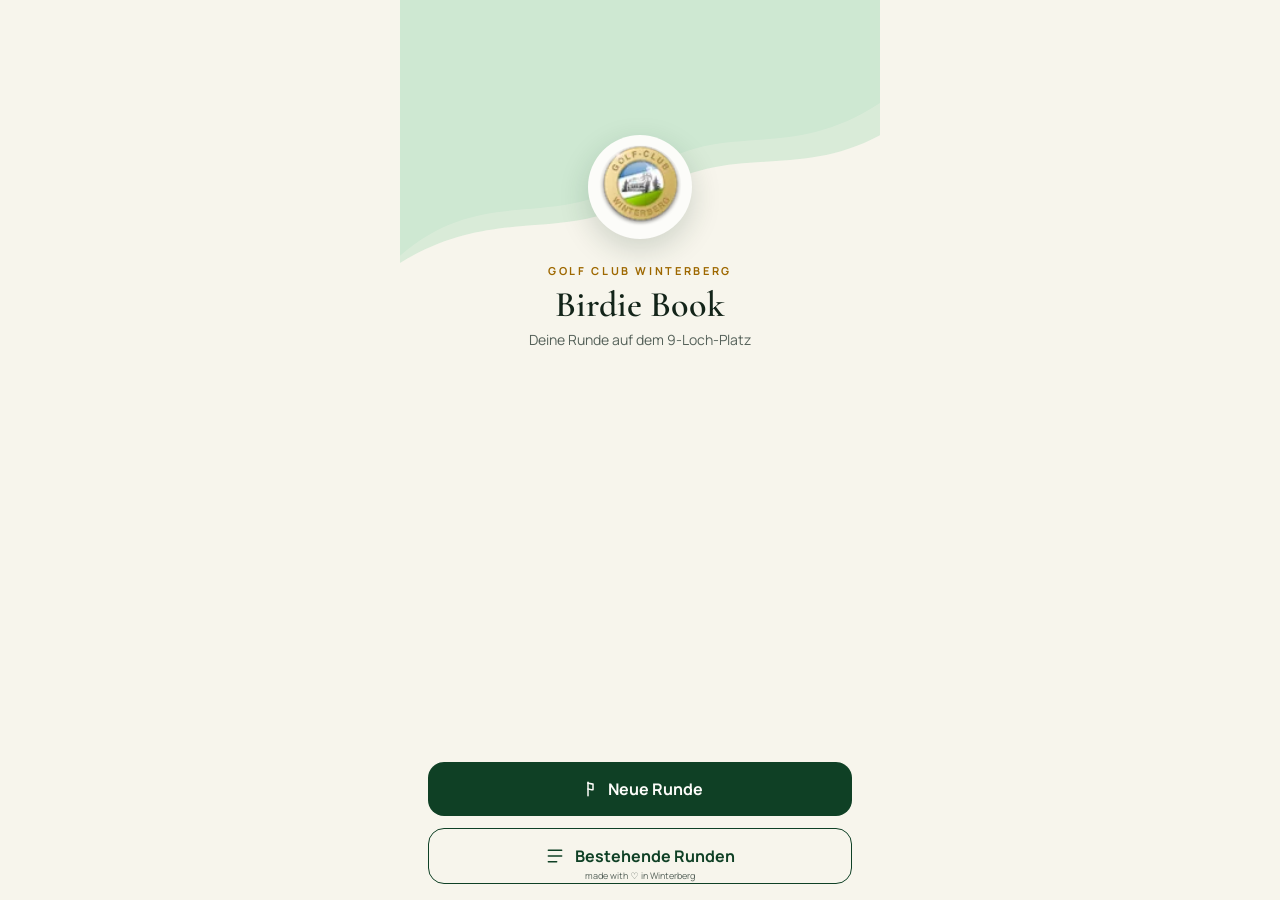
==== index.html @ 0099dbb6 "Erste Version von GCWBB als Progressive Web App Start (Neue Runde / Bestehende Runden), Hauptbildsch" ====
<!doctype html>
<html lang="de">
<head>
<meta charset="utf-8">
<meta name="viewport" content="width=device-width, initial-scale=1, viewport-fit=cover">
<title>GCWBB &ndash; GC Winterberg Birdie Book</title>
<meta name="description" content="Digitales Birdie Book für den 9-Loch-Turnierplatz des GC Winterberg: Löcher, Schläger, Scorecard.">
<meta name="theme-color" content="#f7f4ee">
<link rel="manifest" href="manifest.webmanifest">
<link rel="icon" href="icons/favicon-32.png" sizes="32x32">
<link rel="icon" href="icons/favicon-16.png" sizes="16x16">
<link rel="apple-touch-icon" href="icons/apple-touch-icon.png">
<link rel="stylesheet" href="https://fonts.googleapis.com/css2?family=Cormorant+Garamond:wght@500;600;700&family=Manrope:wght@400;500;600;700;800&display=swap">
<link rel="stylesheet" href="css/styles.css">
</head>
<body>
<div id="app">

  <!-- ========== START ========== -->
  <section id="screen-start" class="screen active">
    <svg class="start-hero-bg" width="100%" height="280" viewBox="0 0 390 280" preserveAspectRatio="none">
      <path d="M -20 280 C 60 170, 120 240, 195 175 C 270 110, 320 175, 410 85 L 410 -20 L -20 -20 Z" fill="oklch(93% 0.03 150)"/>
      <path d="M -20 280 C 70 195, 130 250, 200 195 C 275 135, 330 190, 410 120 L 410 -20 L -20 -20 Z" fill="oklch(89% 0.045 150)" opacity="0.6"/>
    </svg>
    <div class="start-logo-wrap"><img src="assets/logo.png" alt="GC Winterberg Logo"></div>
    <div class="start-title">
      <div class="eyebrow">Golf Club Winterberg</div>
      <h1>Birdie Book</h1>
      <div class="start-sub" data-i18n="heroSub">Deine Runde auf dem 9-Loch-Platz</div>
    </div>
    <div class="start-actions">
      <button class="btn btn-primary" id="btn-new-round">
        <svg width="20" height="20" viewBox="0 0 24 24" fill="none" stroke="currentColor" stroke-width="1.8" stroke-linecap="round" stroke-linejoin="round"><line x1="12" y1="20" x2="12" y2="4"/><path d="M12 5c2 0 3 1 6 1v7c-3 0-4-1-6-1"/></svg>
        <span data-i18n="newRound">Neue Runde</span>
      </button>
      <button class="btn btn-outline" id="btn-existing-rounds">
        <svg width="20" height="20" viewBox="0 0 24 24" fill="none" stroke="currentColor" stroke-width="1.8" stroke-linecap="round" stroke-linejoin="round"><path d="M4 5h16M4 12h16M4 19h10"/></svg>
        <span data-i18n="existingRounds">Bestehende Runden</span>
      </button>
    </div>
    <div class="credit" style="position:absolute;bottom:10px;left:0;right:0;" data-i18n="madeWith">made with &#9825; in Winterberg</div>
  </section>

  <!-- ========== BESTEHENDE RUNDEN ========== -->
  <section id="screen-rounds" class="screen">
    <div class="topbar">
      <button class="icon-btn" data-back="screen-start" aria-label="Zurück">
        <svg width="20" height="20" viewBox="0 0 24 24" fill="none" stroke="currentColor" stroke-width="2" stroke-linecap="round" stroke-linejoin="round"><path d="M15 6l-6 6 6 6"/></svg>
      </button>
      <div class="title-block"><div class="club" data-i18n="roundsTitle">Bestehende Runden</div></div>
    </div>
    <div class="list" id="rounds-list"></div>
  </section>

  <!-- ========== HAUPTBILDSCHIRM / LOCH ========== -->
  <section id="screen-main" class="screen">
    <div class="topbar">
      <div class="logo-sm"><img src="assets/logo.png" alt="Logo"></div>
      <div class="title-block">
        <div class="club">GC Winterberg</div>
        <div class="context" id="main-context">&ndash;</div>
      </div>
      <button class="icon-btn" id="btn-new-round-2" aria-label="Neue Runde">
        <svg width="19" height="19" viewBox="0 0 24 24" fill="none" stroke="currentColor" stroke-width="1.8" stroke-linecap="round" stroke-linejoin="round"><line x1="12" y1="20" x2="12" y2="4"/><path d="M12 5c2 0 3 1 6 1v7c-3 0-4-1-6-1"/></svg>
      </button>
    </div>

    <div class="hole-body">
      <div class="hole-col" id="col-front"></div>

      <div class="hole-card">
        <div class="hole-card-head">
          <div>
            <div class="hole-num-label" data-i18n="hole">Loch</div>
            <div class="hole-num" id="hole-num">&ndash;</div>
          </div>
          <div class="hole-meta">
            <div><span data-i18n="par">Par</span> <strong id="hole-par">&ndash;</strong></div>
            <div><span data-i18n="hcp">HCP</span> <strong id="hole-hcp">&ndash;</strong></div>
          </div>
        </div>
        <div class="hole-sketch" id="hole-sketch"></div>
        <div class="hole-desc" id="hole-desc"></div>
        <div class="tee-row">
          <div class="tee-chip herren">
            <div class="tee-label" data-i18n="herren">Herren</div>
            <div class="tee-val" id="tee-herren">&ndash;</div>
          </div>
          <div class="tee-chip damen">
            <div class="tee-label" data-i18n="damen">Damen</div>
            <div class="tee-val" id="tee-damen">&ndash;</div>
          </div>
        </div>
      </div>

      <div class="hole-col" id="col-back"></div>
    </div>

    <nav class="footer-nav">
      <div class="nav-row">
        <button class="nav-item" data-nav="screen-main"><svg width="21" height="21" viewBox="0 0 24 24" fill="none" stroke="currentColor" stroke-width="1.8" stroke-linecap="round" stroke-linejoin="round"><line x1="6" y1="21" x2="6" y2="4"/><path d="M6 5c2.2 0 3.4 1.1 6.5 1.1S16 5 18 5v7c-2 0-3.3 1.1-5.5 1.1S6 12 6 12"/></svg><span class="label" data-i18n="navHoles">Löcher</span></button>
        <button class="nav-item" data-nav="screen-clubs"><svg width="21" height="21" viewBox="0 0 24 24" fill="none" stroke="currentColor" stroke-width="1.7" stroke-linecap="round" stroke-linejoin="round"><line x1="5" y1="19" x2="19" y2="5"/><path d="M14 5l5 5"/></svg><span class="label" data-i18n="navClubs">Schläger</span></button>
        <button class="nav-item" data-nav="screen-scorecard"><svg width="21" height="21" viewBox="0 0 24 24" fill="none" stroke="currentColor" stroke-width="1.7" stroke-linecap="round" stroke-linejoin="round"><rect x="4" y="4" width="16" height="16" rx="2.5"/><line x1="4" y1="10" x2="20" y2="10"/><line x1="9" y1="10" x2="9" y2="20"/></svg><span class="label" data-i18n="navScorecard">Scorecard</span></button>
        <button class="nav-item" data-nav="screen-more"><svg width="21" height="21" viewBox="0 0 24 24" fill="none" stroke="currentColor" stroke-width="1.9" stroke-linecap="round" stroke-linejoin="round"><circle cx="5" cy="12" r="1.4" fill="currentColor" stroke="none"/><circle cx="12" cy="12" r="1.4" fill="currentColor" stroke="none"/><circle cx="19" cy="12" r="1.4" fill="currentColor" stroke="none"/></svg><span class="label" data-i18n="navMore">Sonstiges</span></button>
      </div>
      <div class="credit" data-i18n="madeWith">made with &#9825; in Winterberg</div>
    </nav>
  </section>

  <!-- ========== SCHLÄGER ========== -->
  <section id="screen-clubs" class="screen">
    <div class="page-head">
      <div class="eyebrow" data-i18n="clubsSub">Standardsatz</div>
      <h1 data-i18n="clubsTitle">Schläger</h1>
    </div>
    <div class="list" id="clubs-list"></div>
    <nav class="footer-nav">
      <div class="nav-row">
        <button class="nav-item" data-nav="screen-main"><svg width="21" height="21" viewBox="0 0 24 24" fill="none" stroke="currentColor" stroke-width="1.7" stroke-linecap="round" stroke-linejoin="round"><line x1="6" y1="21" x2="6" y2="4"/><path d="M6 5c2.2 0 3.4 1.1 6.5 1.1S16 5 18 5v7c-2 0-3.3 1.1-5.5 1.1S6 12 6 12"/></svg><span class="label" data-i18n="navHoles">Löcher</span></button>
        <button class="nav-item active" data-nav="screen-clubs"><svg width="21" height="21" viewBox="0 0 24 24" fill="none" stroke="currentColor" stroke-width="1.9" stroke-linecap="round" stroke-linejoin="round"><line x1="5" y1="19" x2="19" y2="5"/><path d="M14 5l5 5"/></svg><span class="label" data-i18n="navClubs">Schläger</span></button>
        <button class="nav-item" data-nav="screen-scorecard"><svg width="21" height="21" viewBox="0 0 24 24" fill="none" stroke="currentColor" stroke-width="1.7" stroke-linecap="round" stroke-linejoin="round"><rect x="4" y="4" width="16" height="16" rx="2.5"/><line x1="4" y1="10" x2="20" y2="10"/><line x1="9" y1="10" x2="9" y2="20"/></svg><span class="label" data-i18n="navScorecard">Scorecard</span></button>
        <button class="nav-item" data-nav="screen-more"><svg width="21" height="21" viewBox="0 0 24 24" fill="none" stroke="currentColor" stroke-width="1.9" stroke-linecap="round" stroke-linejoin="round"><circle cx="5" cy="12" r="1.4" fill="currentColor" stroke="none"/><circle cx="12" cy="12" r="1.4" fill="currentColor" stroke="none"/><circle cx="19" cy="12" r="1.4" fill="currentColor" stroke="none"/></svg><span class="label" data-i18n="navMore">Sonstiges</span></button>
      </div>
      <div class="credit" data-i18n="madeWith">made with &#9825; in Winterberg</div>
    </nav>
  </section>

  <!-- ========== SCORECARD ========== -->
  <section id="screen-scorecard" class="screen">
    <div class="page-head">
      <div class="eyebrow" id="scorecard-date">&ndash;</div>
      <h1 data-i18n="scorecardTitle">Scorecard</h1>
    </div>
    <div class="nine-toggle">
      <button class="active" id="btn-front-nine" data-i18n="frontNine">Vordere Neun</button>
      <button id="btn-back-nine" data-i18n="backNine">Hintere Neun</button>
    </div>
    <div class="card-table">
      <div class="card-row head">
        <div class="cell" data-i18n="hole">Loch</div>
        <div class="cell" data-i18n="par">Par</div>
        <div class="cell" data-i18n="hcp">HCP</div>
        <div class="cell" data-i18n="herren">Herren</div>
        <div class="cell" data-i18n="damen">Damen</div>
        <div class="cell" data-i18n="score">Score</div>
      </div>
      <div id="scorecard-rows"></div>
    </div>
    <div class="note" data-i18n="scoreNote">Beispielwerte für Loch 2 auf Basis der Platzausschilderung. Übrige Lochdaten folgen.</div>
    <div style="flex:1;"></div>
    <nav class="footer-nav">
      <div class="nav-row">
        <button class="nav-item" data-nav="screen-main"><svg width="21" height="21" viewBox="0 0 24 24" fill="none" stroke="currentColor" stroke-width="1.7" stroke-linecap="round" stroke-linejoin="round"><line x1="6" y1="21" x2="6" y2="4"/><path d="M6 5c2.2 0 3.4 1.1 6.5 1.1S16 5 18 5v7c-2 0-3.3 1.1-5.5 1.1S6 12 6 12"/></svg><span class="label" data-i18n="navHoles">Löcher</span></button>
        <button class="nav-item" data-nav="screen-clubs"><svg width="21" height="21" viewBox="0 0 24 24" fill="none" stroke="currentColor" stroke-width="1.7" stroke-linecap="round" stroke-linejoin="round"><line x1="5" y1="19" x2="19" y2="5"/><path d="M14 5l5 5"/></svg><span class="label" data-i18n="navClubs">Schläger</span></button>
        <button class="nav-item active" data-nav="screen-scorecard"><svg width="21" height="21" viewBox="0 0 24 24" fill="none" stroke="currentColor" stroke-width="1.9" stroke-linecap="round" stroke-linejoin="round"><rect x="4" y="4" width="16" height="16" rx="2.5"/><line x1="4" y1="10" x2="20" y2="10"/><line x1="9" y1="10" x2="9" y2="20"/></svg><span class="label" data-i18n="navScorecard">Scorecard</span></button>
        <button class="nav-item" data-nav="screen-more"><svg width="21" height="21" viewBox="0 0 24 24" fill="none" stroke="currentColor" stroke-width="1.9" stroke-linecap="round" stroke-linejoin="round"><circle cx="5" cy="12" r="1.4" fill="currentColor" stroke="none"/><circle cx="12" cy="12" r="1.4" fill="currentColor" stroke="none"/><circle cx="19" cy="12" r="1.4" fill="currentColor" stroke="none"/></svg><span class="label" data-i18n="navMore">Sonstiges</span></button>
      </div>
      <div class="credit" data-i18n="madeWith">made with &#9825; in Winterberg</div>
    </nav>
  </section>

  <!-- ========== SONSTIGES ========== -->
  <section id="screen-more" class="screen">
    <div class="page-head">
      <div class="eyebrow">GCWBB</div>
      <h1 data-i18n="moreTitle">Sonstiges</h1>
    </div>
    <div class="list">
      <button class="list-item" data-nav="screen-about">
        <div class="ico"><svg width="18" height="18" viewBox="0 0 24 24" fill="none" stroke="var(--green)" stroke-width="1.8" stroke-linecap="round" stroke-linejoin="round"><circle cx="12" cy="12" r="9"/><line x1="12" y1="11" x2="12" y2="16.5"/><circle cx="12" cy="7.6" r="0.9" fill="var(--green)" stroke="none"/></svg></div>
        <div class="body"><div class="name" data-i18n="about">Über</div><div class="meta" data-i18n="aboutSub">GC Winterberg &amp; die App</div></div>
        <svg class="chev" width="15" height="15" viewBox="0 0 24 24" fill="none" stroke="currentColor" stroke-width="2" stroke-linecap="round" stroke-linejoin="round"><path d="M9 6l6 6-6 6"/></svg>
      </button>
      <button class="list-item" data-nav="screen-contact">
        <div class="ico"><svg width="18" height="18" viewBox="0 0 24 24" fill="none" stroke="var(--green)" stroke-width="1.8" stroke-linecap="round" stroke-linejoin="round"><path d="M4 6h16v12H4z"/><path d="M4 7l8 6 8-6"/></svg></div>
        <div class="body"><div class="name" data-i18n="contact">Kontakt</div><div class="meta" data-i18n="contactSub">Anfragen &amp; Feedback</div></div>
        <svg class="chev" width="15" height="15" viewBox="0 0 24 24" fill="none" stroke="currentColor" stroke-width="2" stroke-linecap="round" stroke-linejoin="round"><path d="M9 6l6 6-6 6"/></svg>
      </button>
      <div style="margin-top:16px;">
        <div class="eyebrow" style="padding:0 4px 8px 4px;" data-i18n="language">Sprache</div>
        <div class="lang-row" id="lang-row" style="padding:0;"></div>
      </div>
    </div>
    <div class="credit" style="padding-bottom:4px;">GCWBB Version 0.1 &middot; Entwurf</div>
    <nav class="footer-nav">
      <div class="nav-row">
        <button class="nav-item" data-nav="screen-main"><svg width="21" height="21" viewBox="0 0 24 24" fill="none" stroke="currentColor" stroke-width="1.7" stroke-linecap="round" stroke-linejoin="round"><line x1="6" y1="21" x2="6" y2="4"/><path d="M6 5c2.2 0 3.4 1.1 6.5 1.1S16 5 18 5v7c-2 0-3.3 1.1-5.5 1.1S6 12 6 12"/></svg><span class="label" data-i18n="navHoles">Löcher</span></button>
        <button class="nav-item" data-nav="screen-clubs"><svg width="21" height="21" viewBox="0 0 24 24" fill="none" stroke="currentColor" stroke-width="1.7" stroke-linecap="round" stroke-linejoin="round"><line x1="5" y1="19" x2="19" y2="5"/><path d="M14 5l5 5"/></svg><span class="label" data-i18n="navClubs">Schläger</span></button>
        <button class="nav-item" data-nav="screen-scorecard"><svg width="21" height="21" viewBox="0 0 24 24" fill="none" stroke="currentColor" stroke-width="1.7" stroke-linecap="round" stroke-linejoin="round"><rect x="4" y="4" width="16" height="16" rx="2.5"/><line x1="4" y1="10" x2="20" y2="10"/><line x1="9" y1="10" x2="9" y2="20"/></svg><span class="label" data-i18n="navScorecard">Scorecard</span></button>
        <button class="nav-item active" data-nav="screen-more"><svg width="21" height="21" viewBox="0 0 24 24" fill="none" stroke="currentColor" stroke-width="1.9" stroke-linecap="round" stroke-linejoin="round"><circle cx="5" cy="12" r="1.4" fill="currentColor" stroke="none"/><circle cx="12" cy="12" r="1.4" fill="currentColor" stroke="none"/><circle cx="19" cy="12" r="1.4" fill="currentColor" stroke="none"/></svg><span class="label" data-i18n="navMore">Sonstiges</span></button>
      </div>
      <div class="credit" data-i18n="madeWith">made with &#9825; in Winterberg</div>
    </nav>
  </section>

  <!-- ========== ÜBER (Detail) ========== -->
  <section id="screen-about" class="screen">
    <div class="topbar">
      <button class="icon-btn" data-back="screen-more" aria-label="Zurück"><svg width="20" height="20" viewBox="0 0 24 24" fill="none" stroke="currentColor" stroke-width="2" stroke-linecap="round" stroke-linejoin="round"><path d="M15 6l-6 6 6 6"/></svg></button>
      <div class="title-block"><div class="club" data-i18n="about">Über</div></div>
    </div>
    <div class="detail-body"><p id="about-text"></p></div>
  </section>

  <!-- ========== KONTAKT (Detail) ========== -->
  <section id="screen-contact" class="screen">
    <div class="topbar">
      <button class="icon-btn" data-back="screen-more" aria-label="Zurück"><svg width="20" height="20" viewBox="0 0 24 24" fill="none" stroke="currentColor" stroke-width="2" stroke-linecap="round" stroke-linejoin="round"><path d="M15 6l-6 6 6 6"/></svg></button>
      <div class="title-block"><div class="club" data-i18n="contact">Kontakt</div></div>
    </div>
    <div class="detail-body"><p id="contact-text" style="white-space:pre-line;"></p></div>
  </section>

</div>

<!-- ========== MODAL: Schläger bearbeiten ========== -->
<div class="modal-backdrop" id="club-modal">
  <div class="modal-sheet">
    <h2 id="modal-title" data-i18n="editClub">Schläger bearbeiten</h2>
    <div class="field">
      <label data-i18n="clubName">Bezeichnung</label>
      <input type="text" id="field-name" maxlength="30">
    </div>
    <div class="field-row">
      <div class="field">
        <label data-i18n="minDist">Min. (m)</label>
        <input type="number" id="field-min" min="0" max="400" inputmode="numeric">
      </div>
      <div class="field">
        <label data-i18n="maxDist">Max. (m)</label>
        <input type="number" id="field-max" min="0" max="400" inputmode="numeric">
      </div>
    </div>
    <div class="modal-actions">
      <button class="btn btn-danger" id="btn-delete-club" data-i18n="delete">Löschen</button>
      <button class="btn btn-outline" id="btn-cancel-club" data-i18n="cancel">Abbrechen</button>
      <button class="btn btn-primary" id="btn-save-club" data-i18n="save">Speichern</button>
    </div>
  </div>
</div>

<script src="js/data.js"></script>
<script src="js/i18n.js"></script>
<script src="js/app.js"></script>
</body>
</html>
---- css/styles.css ----
/* GCWBB - GC Winterberg Birdie Book
   Design tokens abgeleitet aus dem Vereinslogo (Grün/Gold/Creme) */

:root{
  --bg: oklch(97% 0.012 95);
  --surface: oklch(99% 0.004 95);
  --ink: oklch(24% 0.03 155);
  --ink-soft: oklch(48% 0.02 155);
  --ink-faint: oklch(70% 0.015 95);
  --green: oklch(33% 0.07 155);
  --green-2: oklch(42% 0.08 155);
  --fairway: oklch(88% 0.07 150);
  --rough: oklch(56% 0.09 150);
  --sand: oklch(85% 0.05 85);
  --gold: oklch(74% 0.11 78);
  --gold-deep: oklch(56% 0.12 74);
  --red: oklch(58% 0.16 27);
  --yellow: oklch(83% 0.14 95);
  --line: oklch(90% 0.012 95);
  --row-alt: oklch(96% 0.01 95);
  --chip: oklch(95% 0.025 150);
  --danger: oklch(55% 0.18 25);
}

*{ box-sizing: border-box; }
html,body{ margin:0; padding:0; height:100%; }
body{
  font-family: 'Manrope', system-ui, sans-serif;
  background: var(--bg);
  color: var(--ink);
  -webkit-tap-highlight-color: transparent;
}
h1,h2,h3{ font-family:'Cormorant Garamond', Georgia, serif; margin:0; }
a{ color: var(--green); }
a:hover{ color: var(--green-2); }
button{ font-family: inherit; }

#app{
  max-width: 480px;
  margin: 0 auto;
  min-height: 100vh;
  min-height: 100dvh;
  display: flex;
  flex-direction: column;
  background: var(--bg);
  position: relative;
  overflow-x: hidden;
}

.screen{ display:none; flex:1; flex-direction:column; min-height:0; }
.screen.active{ display:flex; }

/* ---------- Start screen ---------- */
#screen-start{
  align-items:center;
  padding: 15vh 28px 0 28px;
  position: relative;
}
.start-hero-bg{ position:absolute; top:0; left:0; right:0; height:280px; z-index:0; overflow:hidden; }
.start-logo-wrap{
  width:104px; height:104px; border-radius:50%; background:var(--surface);
  display:flex; align-items:center; justify-content:center;
  box-shadow: 0 10px 30px oklch(30% 0.05 155 / 0.18);
  z-index:1;
}
.start-logo-wrap img{ width:84px; height:84px; object-fit:contain; border-radius:50%; }
.start-title{ text-align:center; margin-top:24px; z-index:1; }
.eyebrow{ font-weight:700; letter-spacing:.24em; font-size:11px; color:var(--gold-deep); text-transform:uppercase; }
.start-title h1{ font-size:36px; font-weight:600; color:var(--ink); margin-top:8px; line-height:1.05; }
.start-sub{ margin-top:6px; font-size:14px; color:var(--ink-soft); }
.start-actions{ width:100%; display:flex; flex-direction:column; gap:12px; margin-top:auto; padding: 32px 0 16px 0; z-index:1; }
.btn{
  border:none; cursor:pointer; font-family:inherit; font-size:16px; font-weight:700;
  padding:16px 0; border-radius:16px; display:flex; align-items:center; justify-content:center; gap:10px;
}
.btn-primary{ background:var(--green); color:var(--surface); }
.btn-primary:active{ background:var(--green-2); }
.btn-outline{ background:transparent; color:var(--green); border:1.5px solid var(--green); }
.btn-outline:active{ background: var(--row-alt); }

/* ---------- Top bar (in-app) ---------- */
.topbar{
  display:flex; align-items:center; gap:10px; padding: max(env(safe-area-inset-top,0px),18px) 18px 8px 18px;
}
.topbar .logo-sm{ width:28px; height:28px; border-radius:50%; overflow:hidden; flex-shrink:0; box-shadow:0 2px 8px oklch(30% 0.05 155 / .18); }
.topbar .logo-sm img{ width:100%; height:100%; object-fit:contain; }
.topbar .title-block{ flex:1; min-width:0; }
.topbar .club{ font-size:9px; font-weight:700; letter-spacing:.2em; color:var(--gold-deep); text-transform:uppercase; }
.topbar .context{ font-size:12px; color:var(--ink-soft); white-space:nowrap; overflow:hidden; text-overflow:ellipsis; }
.icon-btn{ background:none; border:none; padding:6px; color:var(--ink-soft); display:flex; }

/* ---------- Hole screen ---------- */
#screen-main .hole-body{ flex:1; display:flex; align-items:stretch; padding: 4px 8px 0 8px; gap:6px; min-height:0; }
.hole-col{ display:flex; flex-direction:column; justify-content:space-between; padding:4px 0; flex-shrink:0; }
.hole-btn{
  width:30px; height:30px; border-radius:50%; display:flex; align-items:center; justify-content:center;
  font-size:12px; font-weight:700; border:1px solid var(--line); background:var(--row-alt); color:var(--ink-soft);
  cursor:pointer;
}
.hole-btn.active{ background:var(--gold); color:var(--green); border:2px solid var(--gold-deep); }

.hole-card{
  flex:1; background:var(--surface); border-radius:20px; padding:16px; box-shadow:0 8px 24px oklch(30% 0.05 155 / .10);
  display:flex; flex-direction:column; min-width:0;
}
.hole-card-head{ display:flex; align-items:baseline; justify-content:space-between; }
.hole-num-label{ font-size:10px; font-weight:700; letter-spacing:.2em; color:var(--ink-soft); text-transform:uppercase; }
.hole-num{ font-family:'Cormorant Garamond',serif; font-size:40px; font-weight:700; color:var(--ink); line-height:.95; }
.hole-meta{ text-align:right; font-size:12px; color:var(--ink-soft); }
.hole-meta strong{ color:var(--ink); }
.hole-sketch{ margin-top:8px; border-radius:14px; overflow:hidden; background:oklch(96% 0.02 150); flex:1; display:flex; align-items:center; justify-content:center; min-height:180px; }
.hole-desc{ margin-top:10px; font-size:12px; line-height:1.5; color:var(--ink-soft); max-height:64px; overflow:auto; }
.tee-row{ display:flex; gap:8px; margin-top:12px; }
.tee-chip{ flex:1; background:oklch(96% 0.03 95); border-radius:10px; padding:8px 10px; }
.tee-chip .tee-label{ font-size:9px; font-weight:700; text-transform:uppercase; letter-spacing:.08em; }
.tee-chip .tee-val{ font-size:16px; font-weight:700; color:var(--ink); }
.tee-chip.herren .tee-label{ color:var(--gold-deep); }
.tee-chip.damen .tee-label{ color:var(--red); }

/* ---------- Lists (Schläger / Sonstiges) ---------- */
.page-head{ padding: max(env(safe-area-inset-top,0px),22px) 20px 6px 20px; }
.page-head h1{ font-size:30px; font-weight:700; color:var(--ink); margin-top:4px; }
.page-head .sub{ font-size:12px; color:var(--ink-soft); margin-top:2px; }
.list{ flex:1; overflow-y:auto; padding: 10px 16px 12px 16px; -webkit-overflow-scrolling:touch; }
.list-item{
  display:flex; align-items:center; gap:12px; background:var(--surface); border-radius:14px; padding:12px 14px;
  margin-bottom:8px; box-shadow:0 2px 8px oklch(30% 0.05 155 / .06); cursor:pointer; border:none; width:100%; text-align:left;
}
.list-item .ico{ width:36px; height:36px; border-radius:10px; background:var(--chip); display:flex; align-items:center; justify-content:center; flex-shrink:0; }
.list-item .body{ flex:1; min-width:0; }
.list-item .name{ font-size:14.5px; font-weight:700; color:var(--ink); }
.list-item .meta{ font-size:11px; color:var(--ink-soft); }
.list-item .chev{ color:var(--ink-soft); flex-shrink:0; }
.add-btn{
  display:flex; align-items:center; justify-content:center; gap:8px; width:100%; padding:12px;
  border-radius:14px; border:1.5px dashed var(--line); background:none; color:var(--ink-soft); font-weight:700; font-size:13.5px; cursor:pointer;
}

/* ---------- Scorecard ---------- */
.card-table{ margin:10px 16px 0 16px; background:var(--surface); border-radius:16px; overflow:hidden; box-shadow:0 4px 16px oklch(30% 0.05 155 / .08); }
.card-row{ display:grid; grid-template-columns: .9fr .8fr .8fr 1fr 1fr .9fr; padding:8px 4px; align-items:center; }
.card-row.head{ background:var(--green); }
.card-row.head .cell{ color:var(--surface); font-weight:700; }
.card-row:not(.head){ border-bottom:1px solid var(--line); }
.card-row:not(.head):nth-child(even){ background:var(--row-alt); }
.cell{ display:flex; align-items:center; justify-content:center; font-size:12px; text-align:center; }
.score-input{
  width:30px; height:30px; text-align:center; border-radius:7px; border:1.5px solid var(--line); background:var(--surface);
  font-size:13px; font-weight:700; color:var(--ink); font-family:inherit;
}
.score-input::placeholder{ color: var(--ink-faint); }
.note{ margin:10px 20px 0 20px; font-size:10.5px; line-height:1.5; color:var(--ink-soft); }
.nine-toggle{ display:flex; gap:6px; padding: 0 20px; margin-top: 8px; }
.nine-toggle button{
  flex:1; padding:8px 0; border-radius:10px; border:1px solid var(--line); background:var(--surface);
  color:var(--ink-soft); font-weight:700; font-size:12.5px; cursor:pointer;
}
.nine-toggle button.active{ background:var(--green); color:var(--surface); border-color:var(--green); }

/* ---------- Sonstiges detail ---------- */
.detail-body{ flex:1; overflow-y:auto; padding: 0 20px 20px 20px; font-size:13.5px; line-height:1.6; color:var(--ink-soft); }
.detail-body p{ margin: 0 0 12px 0; }
.detail-body strong{ color: var(--ink); }
.lang-row{ display:flex; gap:10px; padding: 6px 20px 16px 20px; }
.lang-btn{
  flex:1; display:flex; flex-direction:column; align-items:center; gap:4px; padding:12px 0; border-radius:12px;
  border:1.5px solid var(--line); background:var(--surface); cursor:pointer; font-weight:700; font-size:11px; color:var(--ink-soft);
}
.lang-btn .flag{ font-size:22px; line-height:1; }
.lang-btn.active{ border-color:var(--gold-deep); background:oklch(96% 0.03 90); color:var(--ink); }

/* ---------- Footer nav ---------- */
.footer-nav{ border-top:1px solid var(--line); background:var(--surface); margin-top:auto; }
.nav-row{ display:flex; }
.nav-item{
  flex:1; display:flex; flex-direction:column; align-items:center; gap:3px; padding:10px 0 6px 0;
  color:var(--ink-soft); background:none; border:none; cursor:pointer; font-family:inherit;
}
.nav-item.active{ color:var(--green); }
.nav-item .label{ font-size:10px; font-weight:600; }
.nav-item.active .label{ font-weight:700; }
.credit{ text-align:center; font-size:9px; color:var(--ink-soft); padding-bottom: max(env(safe-area-inset-bottom,0px),8px); }

/* ---------- Round history (Bestehende Runden) ---------- */
.round-item .name{ font-size:14.5px; }
.round-item .meta{ font-size:11px; }
.empty-state{ padding: 40px 24px; text-align:center; color:var(--ink-soft); font-size:13.5px; }

/* ---------- Modal (edit club) ---------- */
.modal-backdrop{
  position:fixed; inset:0; background: oklch(20% 0.02 155 / .45); display:none; align-items:flex-end; justify-content:center; z-index:50;
}
.modal-backdrop.open{ display:flex; }
.modal-sheet{
  width:100%; max-width:480px; background:var(--surface); border-radius:20px 20px 0 0; padding:20px; padding-bottom: max(env(safe-area-inset-bottom,0px),20px);
}
.modal-sheet h2{ font-size:22px; margin-bottom:14px; }
.field{ margin-bottom:12px; }
.field label{ display:block; font-size:11px; font-weight:700; color:var(--ink-soft); text-transform:uppercase; letter-spacing:.05em; margin-bottom:6px; }
.field input{
  width:100%; padding:11px 12px; border-radius:10px; border:1.5px solid var(--line); font-size:15px; font-family:inherit; background:var(--bg); color: var(--ink);
}
.field-row{ display:flex; gap:10px; }
.field-row .field{ flex:1; }
.modal-actions{ display:flex; gap:10px; margin-top:16px; }
.modal-actions .btn{ flex:1; font-size:14px; padding:13px 0; }
.btn-danger{ background:none; color:var(--danger); border:1.5px solid var(--danger); }

@media (max-width:360px){
  .hole-btn{ width:26px; height:26px; font-size:11px; }
}
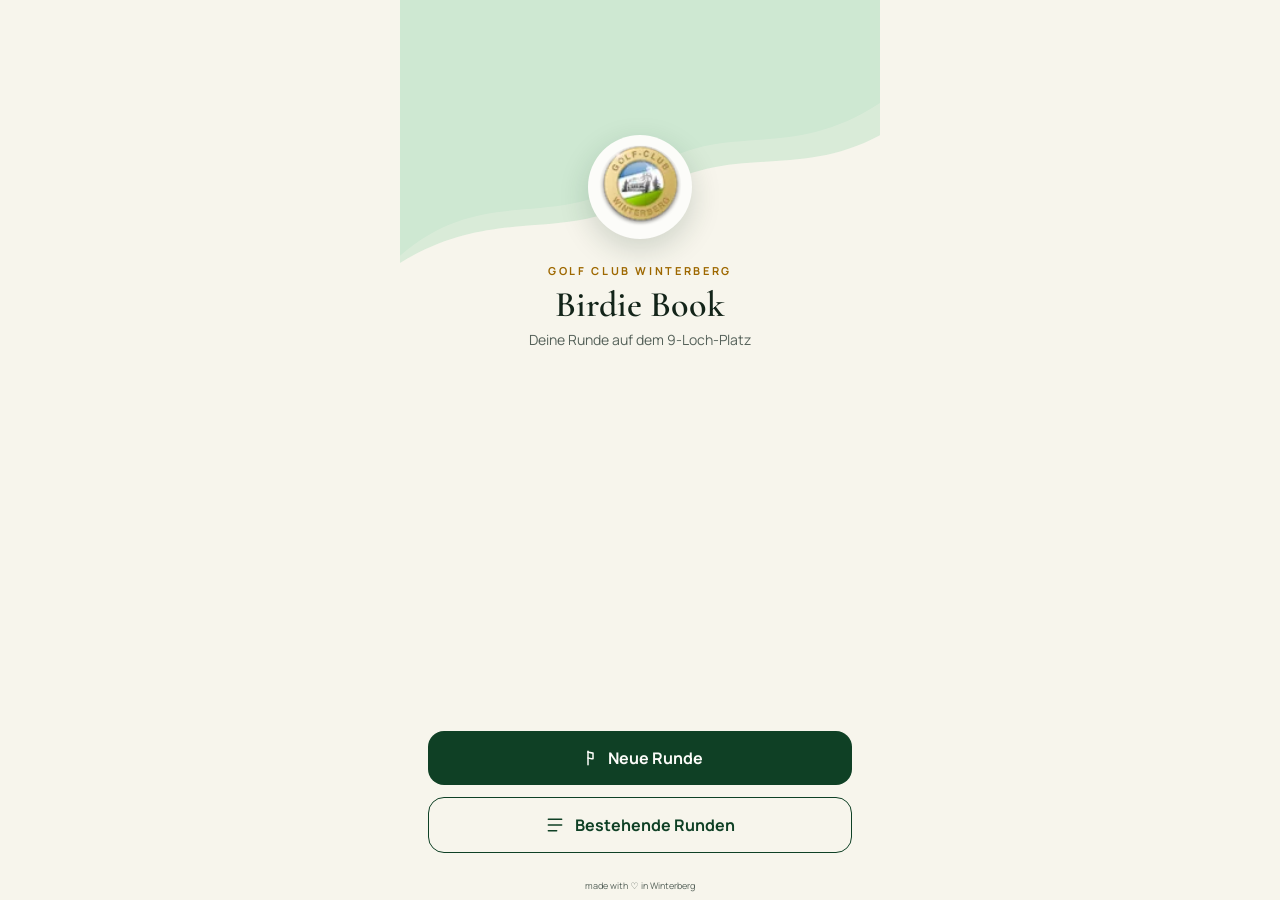
==== commit 2fa18edd: "Fix: Footer-Layout auf Startseite, Schläger-Auswahl + Mehrfach-Bearbeitungsmodus - Startseite: "made" ====
--- a/index.html
+++ b/index.html
@@ -38,7 +38,7 @@
         <span data-i18n="existingRounds">Bestehende Runden</span>
       </button>
     </div>
-    <div class="credit" style="position:absolute;bottom:10px;left:0;right:0;" data-i18n="madeWith">made with &#9825; in Winterberg</div>
+    <div class="credit start-credit" data-i18n="madeWith">made with &#9825; in Winterberg</div>
   </section>
 
   <!-- ========== BESTEHENDE RUNDEN ========== -->
@@ -109,11 +109,18 @@
 
   <!-- ========== SCHLÄGER ========== -->
   <section id="screen-clubs" class="screen">
-    <div class="page-head">
-      <div class="eyebrow" data-i18n="clubsSub">Standardsatz</div>
-      <h1 data-i18n="clubsTitle">Schläger</h1>
+    <div class="page-head clubs-head">
+      <div>
+        <div class="eyebrow" data-i18n="clubsSub">Standardsatz</div>
+        <h1 data-i18n="clubsTitle">Schläger</h1>
+      </div>
+      <button class="btn-edit-toggle" id="btn-edit-clubs" data-i18n="edit">Bearbeiten</button>
     </div>
     <div class="list" id="clubs-list"></div>
+    <div class="edit-actionbar" id="clubs-edit-actionbar" hidden>
+      <button class="btn btn-outline" id="btn-cancel-clubs-edit" data-i18n="cancel">Abbrechen</button>
+      <button class="btn btn-primary" id="btn-save-clubs-edit" data-i18n="save">Speichern</button>
+    </div>
     <nav class="footer-nav">
       <div class="nav-row">
         <button class="nav-item" data-nav="screen-main"><svg width="21" height="21" viewBox="0 0 24 24" fill="none" stroke="currentColor" stroke-width="1.7" stroke-linecap="round" stroke-linejoin="round"><line x1="6" y1="21" x2="6" y2="4"/><path d="M6 5c2.2 0 3.4 1.1 6.5 1.1S16 5 18 5v7c-2 0-3.3 1.1-5.5 1.1S6 12 6 12"/></svg><span class="label" data-i18n="navHoles">Löcher</span></button>
@@ -213,32 +220,6 @@
 
 </div>
 
-<!-- ========== MODAL: Schläger bearbeiten ========== -->
-<div class="modal-backdrop" id="club-modal">
-  <div class="modal-sheet">
-    <h2 id="modal-title" data-i18n="editClub">Schläger bearbeiten</h2>
-    <div class="field">
-      <label data-i18n="clubName">Bezeichnung</label>
-      <input type="text" id="field-name" maxlength="30">
-    </div>
-    <div class="field-row">
-      <div class="field">
-        <label data-i18n="minDist">Min. (m)</label>
-        <input type="number" id="field-min" min="0" max="400" inputmode="numeric">
-      </div>
-      <div class="field">
-        <label data-i18n="maxDist">Max. (m)</label>
-        <input type="number" id="field-max" min="0" max="400" inputmode="numeric">
-      </div>
-    </div>
-    <div class="modal-actions">
-      <button class="btn btn-danger" id="btn-delete-club" data-i18n="delete">Löschen</button>
-      <button class="btn btn-outline" id="btn-cancel-club" data-i18n="cancel">Abbrechen</button>
-      <button class="btn btn-primary" id="btn-save-club" data-i18n="save">Speichern</button>
-    </div>
-  </div>
-</div>
-
 <script src="js/data.js"></script>
 <script src="js/i18n.js"></script>
 <script src="js/app.js"></script>
--- a/css/styles.css
+++ b/css/styles.css
@@ -56,6 +56,7 @@
   padding: 15vh 28px 0 28px;
   position: relative;
 }
+.start-credit{ margin-top:10px; flex-shrink:0; }
 .start-hero-bg{ position:absolute; top:0; left:0; right:0; height:280px; z-index:0; overflow:hidden; }
 .start-logo-wrap{
   width:104px; height:104px; border-radius:50%; background:var(--surface);
@@ -121,6 +122,12 @@
 .page-head{ padding: max(env(safe-area-inset-top,0px),22px) 20px 6px 20px; }
 .page-head h1{ font-size:30px; font-weight:700; color:var(--ink); margin-top:4px; }
 .page-head .sub{ font-size:12px; color:var(--ink-soft); margin-top:2px; }
+.clubs-head{ display:flex; align-items:flex-end; justify-content:space-between; gap:12px; }
+.btn-edit-toggle{
+  background:none; border:1.5px solid var(--green); color:var(--green); font-weight:700; font-size:12.5px;
+  padding:8px 14px; border-radius:10px; cursor:pointer; white-space:nowrap; flex-shrink:0; margin-bottom:2px;
+}
+.btn-edit-toggle:active{ background:var(--row-alt); }
 .list{ flex:1; overflow-y:auto; padding: 10px 16px 12px 16px; -webkit-overflow-scrolling:touch; }
 .list-item{
   display:flex; align-items:center; gap:12px; background:var(--surface); border-radius:14px; padding:12px 14px;
@@ -131,10 +138,40 @@
 .list-item .name{ font-size:14.5px; font-weight:700; color:var(--ink); }
 .list-item .meta{ font-size:11px; color:var(--ink-soft); }
 .list-item .chev{ color:var(--ink-soft); flex-shrink:0; }
+.list-item.selected{
+  box-shadow: 0 0 0 2px var(--gold-deep), 0 2px 8px oklch(30% 0.05 155 / .06);
+  background: oklch(97% 0.03 90);
+}
+.list-item.selected .chev{ color:var(--gold-deep); }
 .add-btn{
   display:flex; align-items:center; justify-content:center; gap:8px; width:100%; padding:12px;
   border-radius:14px; border:1.5px dashed var(--line); background:none; color:var(--ink-soft); font-weight:700; font-size:13.5px; cursor:pointer;
 }
+
+/* ---------- Schläger-Bearbeitungsmodus (inline, ganze Liste) ---------- */
+.club-edit-row{
+  background:var(--surface); border-radius:14px; padding:12px 14px; margin-bottom:8px;
+  box-shadow:0 2px 8px oklch(30% 0.05 155 / .06);
+}
+.club-edit-row .field{ margin-bottom:8px; }
+.club-edit-row .field label{
+  display:block; font-size:10px; font-weight:700; color:var(--ink-soft); text-transform:uppercase; letter-spacing:.05em; margin-bottom:4px;
+}
+.club-edit-row .field input{
+  width:100%; padding:9px 10px; border-radius:9px; border:1.5px solid var(--line); font-size:14px; font-family:inherit; background:var(--bg); color:var(--ink);
+}
+.club-edit-row .field-row{ display:flex; gap:8px; align-items:flex-end; }
+.club-edit-row .field-row .field{ flex:1; margin-bottom:0; }
+.btn-remove-row{
+  flex-shrink:0; width:38px; height:38px; border-radius:9px; border:1.5px solid var(--danger); background:none;
+  color:var(--danger); display:flex; align-items:center; justify-content:center; cursor:pointer; padding:0;
+}
+.edit-actionbar{
+  display:flex; gap:10px; padding: 10px 16px max(env(safe-area-inset-bottom,0px),12px) 16px;
+  background:var(--surface); border-top:1px solid var(--line);
+}
+.edit-actionbar[hidden]{ display:none; }
+.edit-actionbar .btn{ flex:1; font-size:14px; padding:13px 0; }
 
 /* ---------- Scorecard ---------- */
 .card-table{ margin:10px 16px 0 16px; background:var(--surface); border-radius:16px; overflow:hidden; box-shadow:0 4px 16px oklch(30% 0.05 155 / .08); }
@@ -186,26 +223,6 @@
 .round-item .meta{ font-size:11px; }
 .empty-state{ padding: 40px 24px; text-align:center; color:var(--ink-soft); font-size:13.5px; }
 
-/* ---------- Modal (edit club) ---------- */
-.modal-backdrop{
-  position:fixed; inset:0; background: oklch(20% 0.02 155 / .45); display:none; align-items:flex-end; justify-content:center; z-index:50;
-}
-.modal-backdrop.open{ display:flex; }
-.modal-sheet{
-  width:100%; max-width:480px; background:var(--surface); border-radius:20px 20px 0 0; padding:20px; padding-bottom: max(env(safe-area-inset-bottom,0px),20px);
-}
-.modal-sheet h2{ font-size:22px; margin-bottom:14px; }
-.field{ margin-bottom:12px; }
-.field label{ display:block; font-size:11px; font-weight:700; color:var(--ink-soft); text-transform:uppercase; letter-spacing:.05em; margin-bottom:6px; }
-.field input{
-  width:100%; padding:11px 12px; border-radius:10px; border:1.5px solid var(--line); font-size:15px; font-family:inherit; background:var(--bg); color: var(--ink);
-}
-.field-row{ display:flex; gap:10px; }
-.field-row .field{ flex:1; }
-.modal-actions{ display:flex; gap:10px; margin-top:16px; }
-.modal-actions .btn{ flex:1; font-size:14px; padding:13px 0; }
-.btn-danger{ background:none; color:var(--danger); border:1.5px solid var(--danger); }
-
 @media (max-width:360px){
   .hole-btn{ width:26px; height:26px; font-size:11px; }
 }
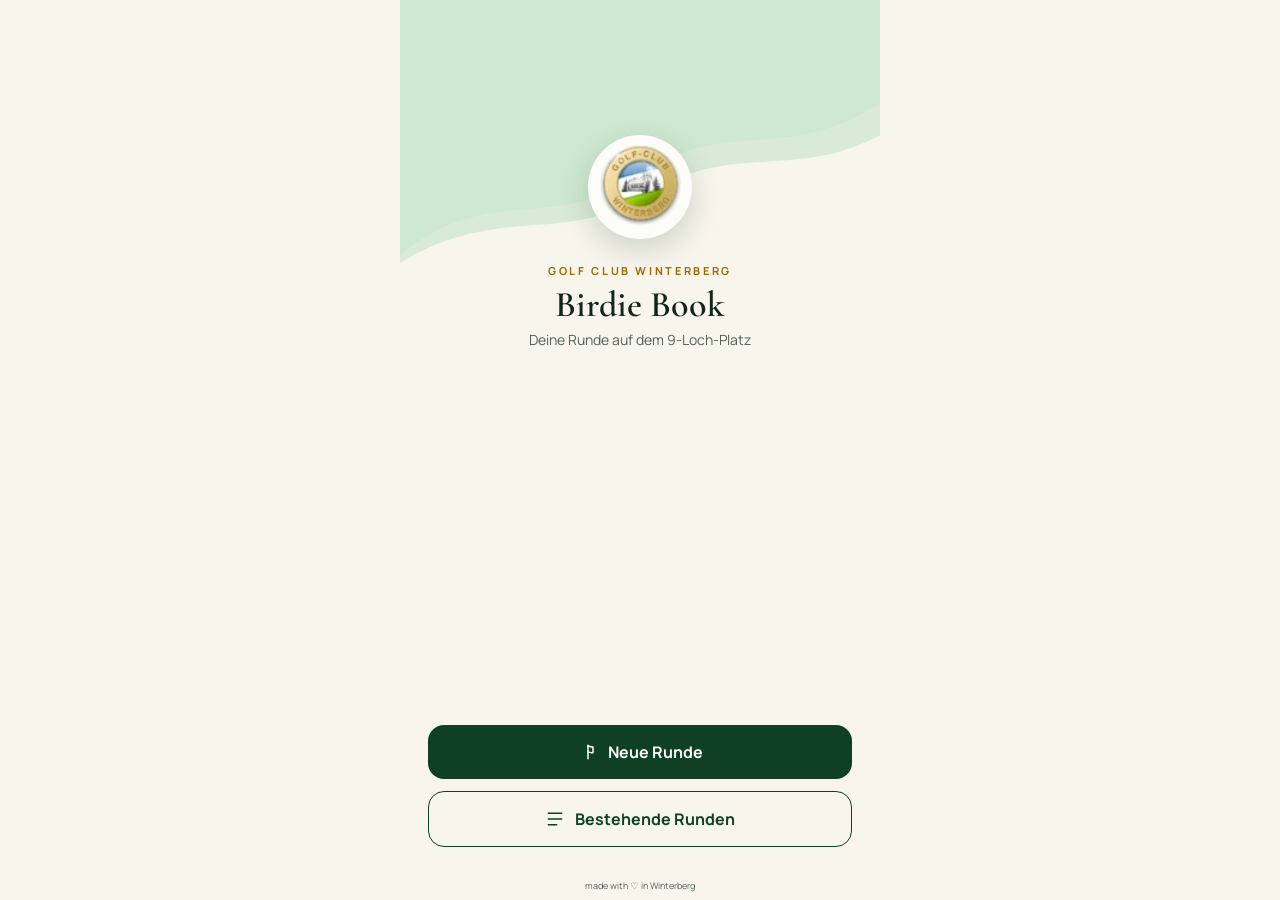
==== commit 74322b76: "Buchregister-Design: Reiter statt Fußmenü, Einstellungen/Scorecard als Reiter - Löcher-Direktsprungl" ====
--- a/index.html
+++ b/index.html
@@ -52,7 +52,7 @@
     <div class="list" id="rounds-list"></div>
   </section>
 
-  <!-- ========== HAUPTBILDSCHIRM / LOCH ========== -->
+  <!-- ========== HAUPTBILDSCHIRM / LOCH-PAGER (Einstellungen ↔ Löcher ↔ Scorecard) ========== -->
   <section id="screen-main" class="screen">
     <div class="topbar">
       <div class="logo-sm"><img src="assets/logo.png" alt="Logo"></div>
@@ -63,52 +63,24 @@
       <button class="icon-btn" id="btn-new-round-2" aria-label="Neue Runde">
         <svg width="19" height="19" viewBox="0 0 24 24" fill="none" stroke="currentColor" stroke-width="1.8" stroke-linecap="round" stroke-linejoin="round"><line x1="12" y1="20" x2="12" y2="4"/><path d="M12 5c2 0 3 1 6 1v7c-3 0-4-1-6-1"/></svg>
       </button>
+      <button class="icon-btn" data-nav="screen-more" aria-label="Menü">
+        <svg width="20" height="20" viewBox="0 0 24 24" fill="none" stroke="currentColor" stroke-width="1.9" stroke-linecap="round" stroke-linejoin="round"><circle cx="5" cy="12" r="1.4" fill="currentColor" stroke="none"/><circle cx="12" cy="12" r="1.4" fill="currentColor" stroke="none"/><circle cx="19" cy="12" r="1.4" fill="currentColor" stroke="none"/></svg>
+      </button>
     </div>
 
     <div class="hole-body">
       <div class="hole-col" id="col-front"></div>
-
-      <div class="hole-card">
-        <div class="hole-card-head">
-          <div>
-            <div class="hole-num-label" data-i18n="hole">Loch</div>
-            <div class="hole-num" id="hole-num">&ndash;</div>
-          </div>
-          <div class="hole-meta">
-            <div><span data-i18n="par">Par</span> <strong id="hole-par">&ndash;</strong></div>
-            <div><span data-i18n="hcp">HCP</span> <strong id="hole-hcp">&ndash;</strong></div>
-          </div>
-        </div>
-        <div class="hole-sketch" id="hole-sketch"></div>
-        <div class="hole-desc" id="hole-desc"></div>
-        <div class="tee-row">
-          <div class="tee-chip herren">
-            <div class="tee-label" data-i18n="herren">Herren</div>
-            <div class="tee-val" id="tee-herren">&ndash;</div>
-          </div>
-          <div class="tee-chip damen">
-            <div class="tee-label" data-i18n="damen">Damen</div>
-            <div class="tee-val" id="tee-damen">&ndash;</div>
-          </div>
-        </div>
-      </div>
-
+      <div class="pager-wrap"><div class="pager" id="pager"></div></div>
       <div class="hole-col" id="col-back"></div>
     </div>
-
-    <nav class="footer-nav">
-      <div class="nav-row">
-        <button class="nav-item" data-nav="screen-main"><svg width="21" height="21" viewBox="0 0 24 24" fill="none" stroke="currentColor" stroke-width="1.8" stroke-linecap="round" stroke-linejoin="round"><line x1="6" y1="21" x2="6" y2="4"/><path d="M6 5c2.2 0 3.4 1.1 6.5 1.1S16 5 18 5v7c-2 0-3.3 1.1-5.5 1.1S6 12 6 12"/></svg><span class="label" data-i18n="navHoles">Löcher</span></button>
-        <button class="nav-item" data-nav="screen-clubs"><svg width="21" height="21" viewBox="0 0 24 24" fill="none" stroke="currentColor" stroke-width="1.7" stroke-linecap="round" stroke-linejoin="round"><line x1="5" y1="19" x2="19" y2="5"/><path d="M14 5l5 5"/></svg><span class="label" data-i18n="navClubs">Schläger</span></button>
-        <button class="nav-item" data-nav="screen-scorecard"><svg width="21" height="21" viewBox="0 0 24 24" fill="none" stroke="currentColor" stroke-width="1.7" stroke-linecap="round" stroke-linejoin="round"><rect x="4" y="4" width="16" height="16" rx="2.5"/><line x1="4" y1="10" x2="20" y2="10"/><line x1="9" y1="10" x2="9" y2="20"/></svg><span class="label" data-i18n="navScorecard">Scorecard</span></button>
-        <button class="nav-item" data-nav="screen-more"><svg width="21" height="21" viewBox="0 0 24 24" fill="none" stroke="currentColor" stroke-width="1.9" stroke-linecap="round" stroke-linejoin="round"><circle cx="5" cy="12" r="1.4" fill="currentColor" stroke="none"/><circle cx="12" cy="12" r="1.4" fill="currentColor" stroke="none"/><circle cx="19" cy="12" r="1.4" fill="currentColor" stroke="none"/></svg><span class="label" data-i18n="navMore">Sonstiges</span></button>
-      </div>
-      <div class="credit" data-i18n="madeWith">made with &#9825; in Winterberg</div>
-    </nav>
+    <div class="credit" data-i18n="madeWith">made with &#9825; in Winterberg</div>
   </section>
 
   <!-- ========== SCHLÄGER ========== -->
   <section id="screen-clubs" class="screen">
+    <div class="topbar" style="padding-bottom:0;">
+      <button class="icon-btn" data-back="screen-main" aria-label="Zurück"><svg width="20" height="20" viewBox="0 0 24 24" fill="none" stroke="currentColor" stroke-width="2" stroke-linecap="round" stroke-linejoin="round"><path d="M15 6l-6 6 6 6"/></svg></button>
+    </div>
     <div class="page-head clubs-head">
       <div>
         <div class="eyebrow" data-i18n="clubsSub">Standardsatz</div>
@@ -121,58 +93,21 @@
       <button class="btn btn-outline" id="btn-cancel-clubs-edit" data-i18n="cancel">Abbrechen</button>
       <button class="btn btn-primary" id="btn-save-clubs-edit" data-i18n="save">Speichern</button>
     </div>
-    <nav class="footer-nav">
-      <div class="nav-row">
-        <button class="nav-item" data-nav="screen-main"><svg width="21" height="21" viewBox="0 0 24 24" fill="none" stroke="currentColor" stroke-width="1.7" stroke-linecap="round" stroke-linejoin="round"><line x1="6" y1="21" x2="6" y2="4"/><path d="M6 5c2.2 0 3.4 1.1 6.5 1.1S16 5 18 5v7c-2 0-3.3 1.1-5.5 1.1S6 12 6 12"/></svg><span class="label" data-i18n="navHoles">Löcher</span></button>
-        <button class="nav-item active" data-nav="screen-clubs"><svg width="21" height="21" viewBox="0 0 24 24" fill="none" stroke="currentColor" stroke-width="1.9" stroke-linecap="round" stroke-linejoin="round"><line x1="5" y1="19" x2="19" y2="5"/><path d="M14 5l5 5"/></svg><span class="label" data-i18n="navClubs">Schläger</span></button>
-        <button class="nav-item" data-nav="screen-scorecard"><svg width="21" height="21" viewBox="0 0 24 24" fill="none" stroke="currentColor" stroke-width="1.7" stroke-linecap="round" stroke-linejoin="round"><rect x="4" y="4" width="16" height="16" rx="2.5"/><line x1="4" y1="10" x2="20" y2="10"/><line x1="9" y1="10" x2="9" y2="20"/></svg><span class="label" data-i18n="navScorecard">Scorecard</span></button>
-        <button class="nav-item" data-nav="screen-more"><svg width="21" height="21" viewBox="0 0 24 24" fill="none" stroke="currentColor" stroke-width="1.9" stroke-linecap="round" stroke-linejoin="round"><circle cx="5" cy="12" r="1.4" fill="currentColor" stroke="none"/><circle cx="12" cy="12" r="1.4" fill="currentColor" stroke="none"/><circle cx="19" cy="12" r="1.4" fill="currentColor" stroke="none"/></svg><span class="label" data-i18n="navMore">Sonstiges</span></button>
-      </div>
-      <div class="credit" data-i18n="madeWith">made with &#9825; in Winterberg</div>
-    </nav>
-  </section>
-
-  <!-- ========== SCORECARD ========== -->
-  <section id="screen-scorecard" class="screen">
-    <div class="page-head">
-      <div class="eyebrow" id="scorecard-date">&ndash;</div>
-      <h1 data-i18n="scorecardTitle">Scorecard</h1>
-    </div>
-    <div class="nine-toggle">
-      <button class="active" id="btn-front-nine" data-i18n="frontNine">Vordere Neun</button>
-      <button id="btn-back-nine" data-i18n="backNine">Hintere Neun</button>
-    </div>
-    <div class="card-table">
-      <div class="card-row head">
-        <div class="cell" data-i18n="hole">Loch</div>
-        <div class="cell" data-i18n="par">Par</div>
-        <div class="cell" data-i18n="hcp">HCP</div>
-        <div class="cell" data-i18n="herren">Herren</div>
-        <div class="cell" data-i18n="damen">Damen</div>
-        <div class="cell" data-i18n="score">Score</div>
-      </div>
-      <div id="scorecard-rows"></div>
-    </div>
-    <div class="note" data-i18n="scoreNote">Beispielwerte für Loch 2 auf Basis der Platzausschilderung. Übrige Lochdaten folgen.</div>
-    <div style="flex:1;"></div>
-    <nav class="footer-nav">
-      <div class="nav-row">
-        <button class="nav-item" data-nav="screen-main"><svg width="21" height="21" viewBox="0 0 24 24" fill="none" stroke="currentColor" stroke-width="1.7" stroke-linecap="round" stroke-linejoin="round"><line x1="6" y1="21" x2="6" y2="4"/><path d="M6 5c2.2 0 3.4 1.1 6.5 1.1S16 5 18 5v7c-2 0-3.3 1.1-5.5 1.1S6 12 6 12"/></svg><span class="label" data-i18n="navHoles">Löcher</span></button>
-        <button class="nav-item" data-nav="screen-clubs"><svg width="21" height="21" viewBox="0 0 24 24" fill="none" stroke="currentColor" stroke-width="1.7" stroke-linecap="round" stroke-linejoin="round"><line x1="5" y1="19" x2="19" y2="5"/><path d="M14 5l5 5"/></svg><span class="label" data-i18n="navClubs">Schläger</span></button>
-        <button class="nav-item active" data-nav="screen-scorecard"><svg width="21" height="21" viewBox="0 0 24 24" fill="none" stroke="currentColor" stroke-width="1.9" stroke-linecap="round" stroke-linejoin="round"><rect x="4" y="4" width="16" height="16" rx="2.5"/><line x1="4" y1="10" x2="20" y2="10"/><line x1="9" y1="10" x2="9" y2="20"/></svg><span class="label" data-i18n="navScorecard">Scorecard</span></button>
-        <button class="nav-item" data-nav="screen-more"><svg width="21" height="21" viewBox="0 0 24 24" fill="none" stroke="currentColor" stroke-width="1.9" stroke-linecap="round" stroke-linejoin="round"><circle cx="5" cy="12" r="1.4" fill="currentColor" stroke="none"/><circle cx="12" cy="12" r="1.4" fill="currentColor" stroke="none"/><circle cx="19" cy="12" r="1.4" fill="currentColor" stroke="none"/></svg><span class="label" data-i18n="navMore">Sonstiges</span></button>
-      </div>
-      <div class="credit" data-i18n="madeWith">made with &#9825; in Winterberg</div>
-    </nav>
+    <div class="credit" data-i18n="madeWith">made with &#9825; in Winterberg</div>
   </section>
 
   <!-- ========== SONSTIGES ========== -->
   <section id="screen-more" class="screen">
-    <div class="page-head">
-      <div class="eyebrow">GCWBB</div>
-      <h1 data-i18n="moreTitle">Sonstiges</h1>
+    <div class="topbar" style="padding-bottom:0;">
+      <button class="icon-btn" data-back="screen-main" aria-label="Zurück"><svg width="20" height="20" viewBox="0 0 24 24" fill="none" stroke="currentColor" stroke-width="2" stroke-linecap="round" stroke-linejoin="round"><path d="M15 6l-6 6 6 6"/></svg></button>
+      <div class="title-block"><div class="club" data-i18n="moreTitle">Sonstiges</div></div>
     </div>
-    <div class="list">
+    <div class="list" style="padding-top:6px;">
+      <button class="list-item" data-nav="screen-clubs">
+        <div class="ico"><svg width="18" height="18" viewBox="0 0 24 24" fill="none" stroke="var(--green)" stroke-width="1.7" stroke-linecap="round" stroke-linejoin="round"><line x1="5" y1="19" x2="19" y2="5"/><path d="M14 5l5 5"/></svg></div>
+        <div class="body"><div class="name" data-i18n="navClubs">Schläger</div><div class="meta" data-i18n="clubsSub">Standardsatz</div></div>
+        <svg class="chev" width="15" height="15" viewBox="0 0 24 24" fill="none" stroke="currentColor" stroke-width="2" stroke-linecap="round" stroke-linejoin="round"><path d="M9 6l6 6-6 6"/></svg>
+      </button>
       <button class="list-item" data-nav="screen-about">
         <div class="ico"><svg width="18" height="18" viewBox="0 0 24 24" fill="none" stroke="var(--green)" stroke-width="1.8" stroke-linecap="round" stroke-linejoin="round"><circle cx="12" cy="12" r="9"/><line x1="12" y1="11" x2="12" y2="16.5"/><circle cx="12" cy="7.6" r="0.9" fill="var(--green)" stroke="none"/></svg></div>
         <div class="body"><div class="name" data-i18n="about">Über</div><div class="meta" data-i18n="aboutSub">GC Winterberg &amp; die App</div></div>
@@ -188,16 +123,7 @@
         <div class="lang-row" id="lang-row" style="padding:0;"></div>
       </div>
     </div>
-    <div class="credit" style="padding-bottom:4px;">GCWBB Version 0.1 &middot; Entwurf</div>
-    <nav class="footer-nav">
-      <div class="nav-row">
-        <button class="nav-item" data-nav="screen-main"><svg width="21" height="21" viewBox="0 0 24 24" fill="none" stroke="currentColor" stroke-width="1.7" stroke-linecap="round" stroke-linejoin="round"><line x1="6" y1="21" x2="6" y2="4"/><path d="M6 5c2.2 0 3.4 1.1 6.5 1.1S16 5 18 5v7c-2 0-3.3 1.1-5.5 1.1S6 12 6 12"/></svg><span class="label" data-i18n="navHoles">Löcher</span></button>
-        <button class="nav-item" data-nav="screen-clubs"><svg width="21" height="21" viewBox="0 0 24 24" fill="none" stroke="currentColor" stroke-width="1.7" stroke-linecap="round" stroke-linejoin="round"><line x1="5" y1="19" x2="19" y2="5"/><path d="M14 5l5 5"/></svg><span class="label" data-i18n="navClubs">Schläger</span></button>
-        <button class="nav-item" data-nav="screen-scorecard"><svg width="21" height="21" viewBox="0 0 24 24" fill="none" stroke="currentColor" stroke-width="1.7" stroke-linecap="round" stroke-linejoin="round"><rect x="4" y="4" width="16" height="16" rx="2.5"/><line x1="4" y1="10" x2="20" y2="10"/><line x1="9" y1="10" x2="9" y2="20"/></svg><span class="label" data-i18n="navScorecard">Scorecard</span></button>
-        <button class="nav-item active" data-nav="screen-more"><svg width="21" height="21" viewBox="0 0 24 24" fill="none" stroke="currentColor" stroke-width="1.9" stroke-linecap="round" stroke-linejoin="round"><circle cx="5" cy="12" r="1.4" fill="currentColor" stroke="none"/><circle cx="12" cy="12" r="1.4" fill="currentColor" stroke="none"/><circle cx="19" cy="12" r="1.4" fill="currentColor" stroke="none"/></svg><span class="label" data-i18n="navMore">Sonstiges</span></button>
-      </div>
-      <div class="credit" data-i18n="madeWith">made with &#9825; in Winterberg</div>
-    </nav>
+    <div class="credit" style="padding-bottom:max(env(safe-area-inset-bottom,0px),8px);">GCWBB Version 0.1 &middot; Entwurf</div>
   </section>
 
   <!-- ========== ÜBER (Detail) ========== -->
@@ -215,9 +141,40 @@
       <button class="icon-btn" data-back="screen-more" aria-label="Zurück"><svg width="20" height="20" viewBox="0 0 24 24" fill="none" stroke="currentColor" stroke-width="2" stroke-linecap="round" stroke-linejoin="round"><path d="M15 6l-6 6 6 6"/></svg></button>
       <div class="title-block"><div class="club" data-i18n="contact">Kontakt</div></div>
     </div>
-    <div class="detail-body"><p id="contact-text" style="white-space:pre-line;"></p></div>
+    <div class="detail-body">
+      <p id="contact-text" style="white-space:pre-line;"></p>
+      <button class="btn btn-outline" id="btn-open-report" style="margin-top:8px;">
+        <svg width="18" height="18" viewBox="0 0 24 24" fill="none" stroke="currentColor" stroke-width="1.8" stroke-linecap="round" stroke-linejoin="round"><circle cx="12" cy="12" r="8"/><path d="M8.5 9.5c0-1.9 1.6-3 3.5-3s3.2 2.2 1.9 3.6c-.7.8-1.9 1-1.9 2.4"/><circle cx="12" cy="16.3" r="0.4" fill="currentColor" stroke="none"/></svg>
+        <span data-i18n="reportIssueBtn">Problem oder Anregung melden</span>
+      </button>
+      <p class="note" style="margin:10px 0 0 0;" data-i18n="reportIssueHint">Öffnet ein vorausgefülltes GitHub-Issue in deinem Browser – die Übermittlung erfolgt dort mit deinem eigenen GitHub-Konto.</p>
+    </div>
   </section>
 
+</div>
+
+<!-- ========== MODAL: Problem/Anregung melden ========== -->
+<div class="modal-backdrop" id="report-modal">
+  <div class="modal-sheet">
+    <h2 data-i18n="reportIssueTitle">Problem oder Anregung melden</h2>
+    <div class="nine-toggle" style="padding:0; margin-bottom:14px;">
+      <button class="active" id="btn-report-bug" data-i18n="reportBug">Problem</button>
+      <button id="btn-report-idea" data-i18n="reportIdea">Anregung</button>
+    </div>
+    <div class="field">
+      <label data-i18n="issueTitleLabel">Titel</label>
+      <input type="text" id="report-title" maxlength="120">
+    </div>
+    <div class="field">
+      <label data-i18n="issueDescLabel">Beschreibung</label>
+      <textarea id="report-desc" rows="4"></textarea>
+    </div>
+    <p class="note" style="margin:0 0 4px 0;" data-i18n="reportIssueHint">Öffnet ein vorausgefülltes GitHub-Issue in deinem Browser – die Übermittlung erfolgt dort mit deinem eigenen GitHub-Konto.</p>
+    <div class="modal-actions">
+      <button class="btn btn-outline" id="btn-cancel-report" data-i18n="cancel">Abbrechen</button>
+      <button class="btn btn-primary" id="btn-submit-report" data-i18n="issueOpenBtn">Issue öffnen</button>
+    </div>
+  </div>
 </div>
 
 <script src="js/data.js"></script>
--- a/css/styles.css
+++ b/css/styles.css
@@ -20,6 +20,7 @@
   --row-alt: oklch(96% 0.01 95);
   --chip: oklch(95% 0.025 150);
   --danger: oklch(55% 0.18 25);
+  --water: oklch(72% 0.09 235);
 }
 
 *{ box-sizing: border-box; }
@@ -90,15 +91,57 @@
 .topbar .context{ font-size:12px; color:var(--ink-soft); white-space:nowrap; overflow:hidden; text-overflow:ellipsis; }
 .icon-btn{ background:none; border:none; padding:6px; color:var(--ink-soft); display:flex; }
 
-/* ---------- Hole screen ---------- */
-#screen-main .hole-body{ flex:1; display:flex; align-items:stretch; padding: 4px 8px 0 8px; gap:6px; min-height:0; }
-.hole-col{ display:flex; flex-direction:column; justify-content:space-between; padding:4px 0; flex-shrink:0; }
-.hole-btn{
-  width:30px; height:30px; border-radius:50%; display:flex; align-items:center; justify-content:center;
-  font-size:12px; font-weight:700; border:1px solid var(--line); background:var(--row-alt); color:var(--ink-soft);
-  cursor:pointer;
-}
-.hole-btn.active{ background:var(--gold); color:var(--green); border:2px solid var(--gold-deep); }
+/* ---------- Hole screen: Löcher-Liste als "Buchregister" + Pager ----------
+   Reiter sollen wie physische Register-/Karteikarten-Reiter am Rand eines Buchs wirken:
+   je Reiter eine eigene, an der Außenkante abgerundete Karte mit leichtem Schatten,
+   die im aktiven Zustand etwas herausragt ("plastisch"). */
+.hole-body{ flex:1; display:flex; align-items:stretch; padding: 6px 2px 0 2px; gap:3px; min-height:0; }
+.hole-col{
+  display:flex; flex-direction:column; width:34px; flex-shrink:0; padding:2px 0; gap:3px;
+}
+.hole-col.hidden-col{ display:none; }
+.hole-list-item{
+  flex:1; display:flex; align-items:center; justify-content:center; min-height:0;
+  font-size:12px; font-weight:800; color:var(--ink-soft); border:1px solid oklch(87% 0.015 95);
+  cursor:pointer; padding:0; font-family:inherit; position:relative;
+  background:linear-gradient(160deg, oklch(99.5% 0.003 95) 0%, oklch(93% 0.012 95) 100%);
+  transition: transform .12s ease, box-shadow .12s ease;
+}
+#col-front .hole-list-item{
+  border-radius: 9px 3px 3px 9px; border-right-width:0;
+  box-shadow: -2px 1px 4px oklch(30% 0.05 155 / .14), inset 0 1px 0 oklch(100% 0 0 / .7);
+}
+#col-back .hole-list-item{
+  border-radius: 3px 9px 9px 3px; border-left-width:0;
+  box-shadow: 2px 1px 4px oklch(30% 0.05 155 / .14), inset 0 1px 0 oklch(100% 0 0 / .7);
+}
+.hole-list-item.tab-icon{ color:var(--green); }
+.hole-list-item.active{
+  color:var(--green); font-weight:800; z-index:2;
+  background:linear-gradient(160deg, var(--gold) 0%, var(--gold-deep) 100%);
+  border-color:var(--gold-deep);
+  box-shadow: 0 3px 9px oklch(56% 0.12 74 / .38), inset 0 1px 0 oklch(100% 0.05 95 / .8);
+}
+#col-front .hole-list-item.active{ transform: translateX(-4px); }
+#col-back .hole-list-item.active{ transform: translateX(4px); }
+
+.pager-wrap{ flex:1; min-width:0; overflow:hidden; }
+.pager{
+  height:100%; display:flex; overflow-x:auto; scroll-snap-type:x mandatory;
+  scrollbar-width:none; -webkit-overflow-scrolling:touch;
+}
+.pager::-webkit-scrollbar{ display:none; }
+.pager-page{
+  flex:0 0 100%; scroll-snap-align:start; min-width:0; min-height:0;
+  display:flex; flex-direction:column; overflow-y:auto; padding:0 4px;
+}
+
+/* ---------- Rundeneinstellungen-Seite (im Pager) ---------- */
+.settings-page{ padding:16px 12px; }
+.settings-page h2{ font-size:24px; font-weight:700; color:var(--ink); }
+.settings-page .sub{ font-size:12px; color:var(--ink-soft); margin-top:2px; }
+.settings-row{ margin-top:22px; }
+.settings-label{ font-size:10.5px; font-weight:700; text-transform:uppercase; letter-spacing:.08em; color:var(--ink-soft); margin-bottom:8px; }
 
 .hole-card{
   flex:1; background:var(--surface); border-radius:20px; padding:16px; box-shadow:0 8px 24px oklch(30% 0.05 155 / .10);
@@ -173,6 +216,30 @@
 .edit-actionbar[hidden]{ display:none; }
 .edit-actionbar .btn{ flex:1; font-size:14px; padding:13px 0; }
 
+/* ---------- Modal (Problem melden) ---------- */
+.modal-backdrop{
+  position:fixed; inset:0; background:oklch(20% 0.02 155 / 0.55); display:none;
+  align-items:flex-end; justify-content:center; z-index:50;
+}
+.modal-backdrop.open{ display:flex; }
+.modal-sheet{
+  background:var(--surface); width:100%; max-width:480px; border-radius:24px 24px 0 0;
+  padding:24px 20px max(env(safe-area-inset-bottom,0px),20px) 20px; max-height:88vh; overflow-y:auto;
+}
+.modal-sheet h2{ font-size:21px; font-weight:700; color:var(--ink); margin-bottom:16px; }
+.field{ margin-bottom:14px; }
+.field label{
+  display:block; font-size:10px; font-weight:700; color:var(--ink-soft); text-transform:uppercase; letter-spacing:.05em; margin-bottom:4px;
+}
+.field input, .field textarea{
+  width:100%; padding:10px 12px; border-radius:10px; border:1.5px solid var(--line); font-size:14px;
+  font-family:inherit; background:var(--bg); color:var(--ink); resize:vertical;
+}
+.field-row{ display:flex; gap:8px; align-items:flex-end; }
+.field-row .field{ flex:1; margin-bottom:0; }
+.modal-actions{ display:flex; gap:10px; margin-top:6px; }
+.modal-actions .btn{ flex:1; font-size:14px; padding:13px 0; }
+
 /* ---------- Scorecard ---------- */
 .card-table{ margin:10px 16px 0 16px; background:var(--surface); border-radius:16px; overflow:hidden; box-shadow:0 4px 16px oklch(30% 0.05 155 / .08); }
 .card-row{ display:grid; grid-template-columns: .9fr .8fr .8fr 1fr 1fr .9fr; padding:8px 4px; align-items:center; }
@@ -206,17 +273,7 @@
 .lang-btn .flag{ font-size:22px; line-height:1; }
 .lang-btn.active{ border-color:var(--gold-deep); background:oklch(96% 0.03 90); color:var(--ink); }
 
-/* ---------- Footer nav ---------- */
-.footer-nav{ border-top:1px solid var(--line); background:var(--surface); margin-top:auto; }
-.nav-row{ display:flex; }
-.nav-item{
-  flex:1; display:flex; flex-direction:column; align-items:center; gap:3px; padding:10px 0 6px 0;
-  color:var(--ink-soft); background:none; border:none; cursor:pointer; font-family:inherit;
-}
-.nav-item.active{ color:var(--green); }
-.nav-item .label{ font-size:10px; font-weight:600; }
-.nav-item.active .label{ font-weight:700; }
-.credit{ text-align:center; font-size:9px; color:var(--ink-soft); padding-bottom: max(env(safe-area-inset-bottom,0px),8px); }
+.credit{ text-align:center; font-size:9px; color:var(--ink-soft); padding: 6px 0 max(env(safe-area-inset-bottom,0px),8px) 0; flex-shrink:0; }
 
 /* ---------- Round history (Bestehende Runden) ---------- */
 .round-item .name{ font-size:14.5px; }
@@ -224,5 +281,6 @@
 .empty-state{ padding: 40px 24px; text-align:center; color:var(--ink-soft); font-size:13.5px; }
 
 @media (max-width:360px){
-  .hole-btn{ width:26px; height:26px; font-size:11px; }
-}
+  .hole-col{ width:28px; }
+  .hole-list-item{ font-size:11px; }
+}
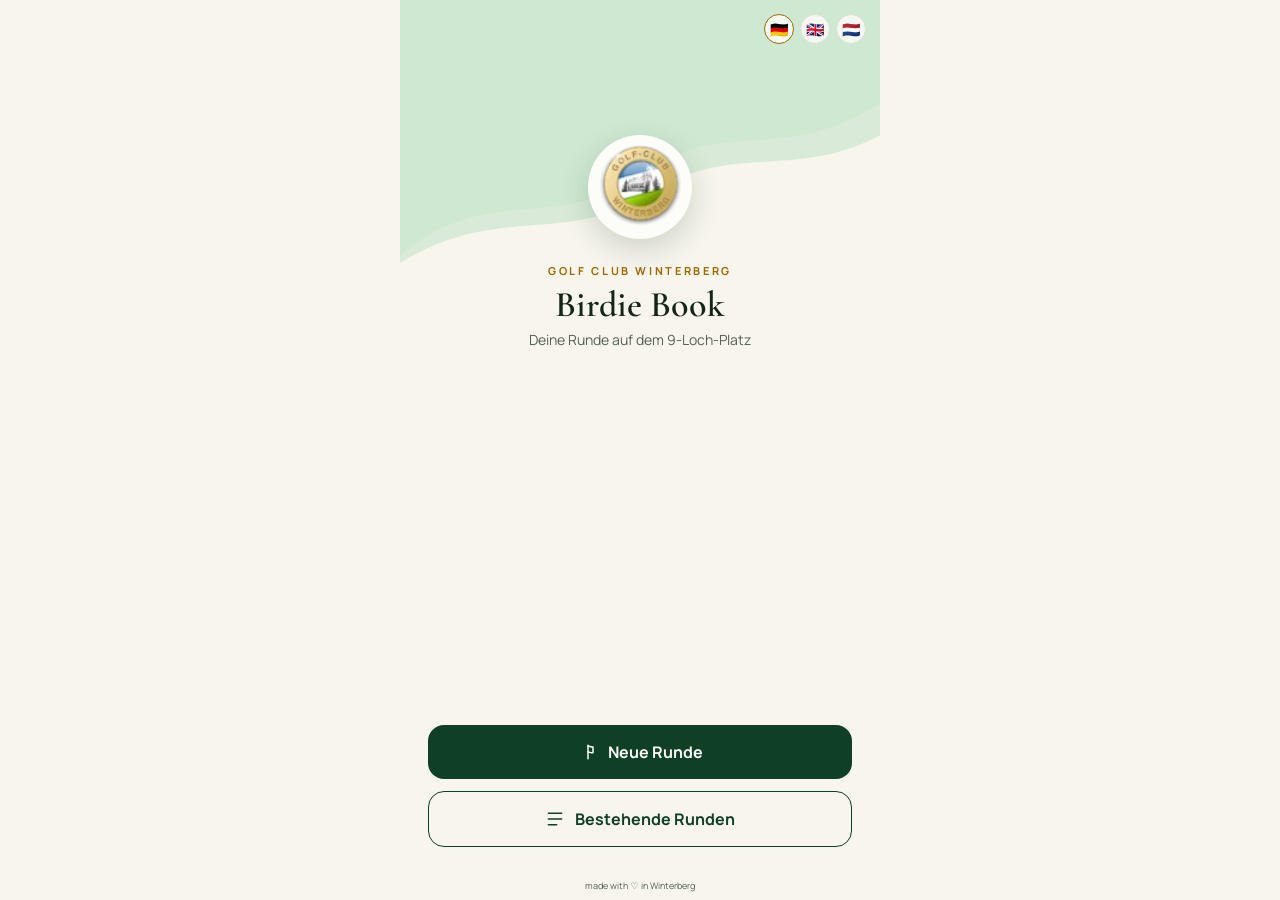
==== commit ae6980d4: "Sprachauswahl auf die Startseite verlegt Die Sprachauswahl (DE/EN/NL) sitzt jetzt als kompakte Flagg" ====
--- a/index.html
+++ b/index.html
@@ -22,6 +22,7 @@
       <path d="M -20 280 C 60 170, 120 240, 195 175 C 270 110, 320 175, 410 85 L 410 -20 L -20 -20 Z" fill="oklch(93% 0.03 150)"/>
       <path d="M -20 280 C 70 195, 130 250, 200 195 C 275 135, 330 190, 410 120 L 410 -20 L -20 -20 Z" fill="oklch(89% 0.045 150)" opacity="0.6"/>
     </svg>
+    <div class="start-lang-row" id="lang-row"></div>
     <div class="start-logo-wrap"><img src="assets/logo.png" alt="GC Winterberg Logo"></div>
     <div class="start-title">
       <div class="eyebrow">Golf Club Winterberg</div>
@@ -118,10 +119,6 @@
         <div class="body"><div class="name" data-i18n="contact">Kontakt</div><div class="meta" data-i18n="contactSub">Anfragen &amp; Feedback</div></div>
         <svg class="chev" width="15" height="15" viewBox="0 0 24 24" fill="none" stroke="currentColor" stroke-width="2" stroke-linecap="round" stroke-linejoin="round"><path d="M9 6l6 6-6 6"/></svg>
       </button>
-      <div style="margin-top:16px;">
-        <div class="eyebrow" style="padding:0 4px 8px 4px;" data-i18n="language">Sprache</div>
-        <div class="lang-row" id="lang-row" style="padding:0;"></div>
-      </div>
     </div>
     <div class="credit" style="padding-bottom:max(env(safe-area-inset-bottom,0px),8px);">GCWBB Version 0.1 &middot; Entwurf</div>
   </section>
--- a/css/styles.css
+++ b/css/styles.css
@@ -273,6 +273,18 @@
 .lang-btn .flag{ font-size:22px; line-height:1; }
 .lang-btn.active{ border-color:var(--gold-deep); background:oklch(96% 0.03 90); color:var(--ink); }
 
+/* Kompakte Sprachauswahl auf der Startseite (oben rechts) */
+.start-lang-row{
+  position:absolute; top:max(env(safe-area-inset-top,0px), 14px); right:14px; z-index:2;
+  display:flex; gap:6px;
+}
+.start-lang-row .lang-btn{
+  flex:none; flex-direction:row; width:30px; height:30px; padding:0; border-radius:50%;
+  justify-content:center; align-items:center; background:oklch(99% 0.004 95 / .8);
+}
+.start-lang-row .lang-btn .flag{ font-size:15px; }
+.start-lang-row .lang-btn span:last-child{ display:none; }
+
 .credit{ text-align:center; font-size:9px; color:var(--ink-soft); padding: 6px 0 max(env(safe-area-inset-bottom,0px),8px) 0; flex-shrink:0; }
 
 /* ---------- Round history (Bestehende Runden) ---------- */
